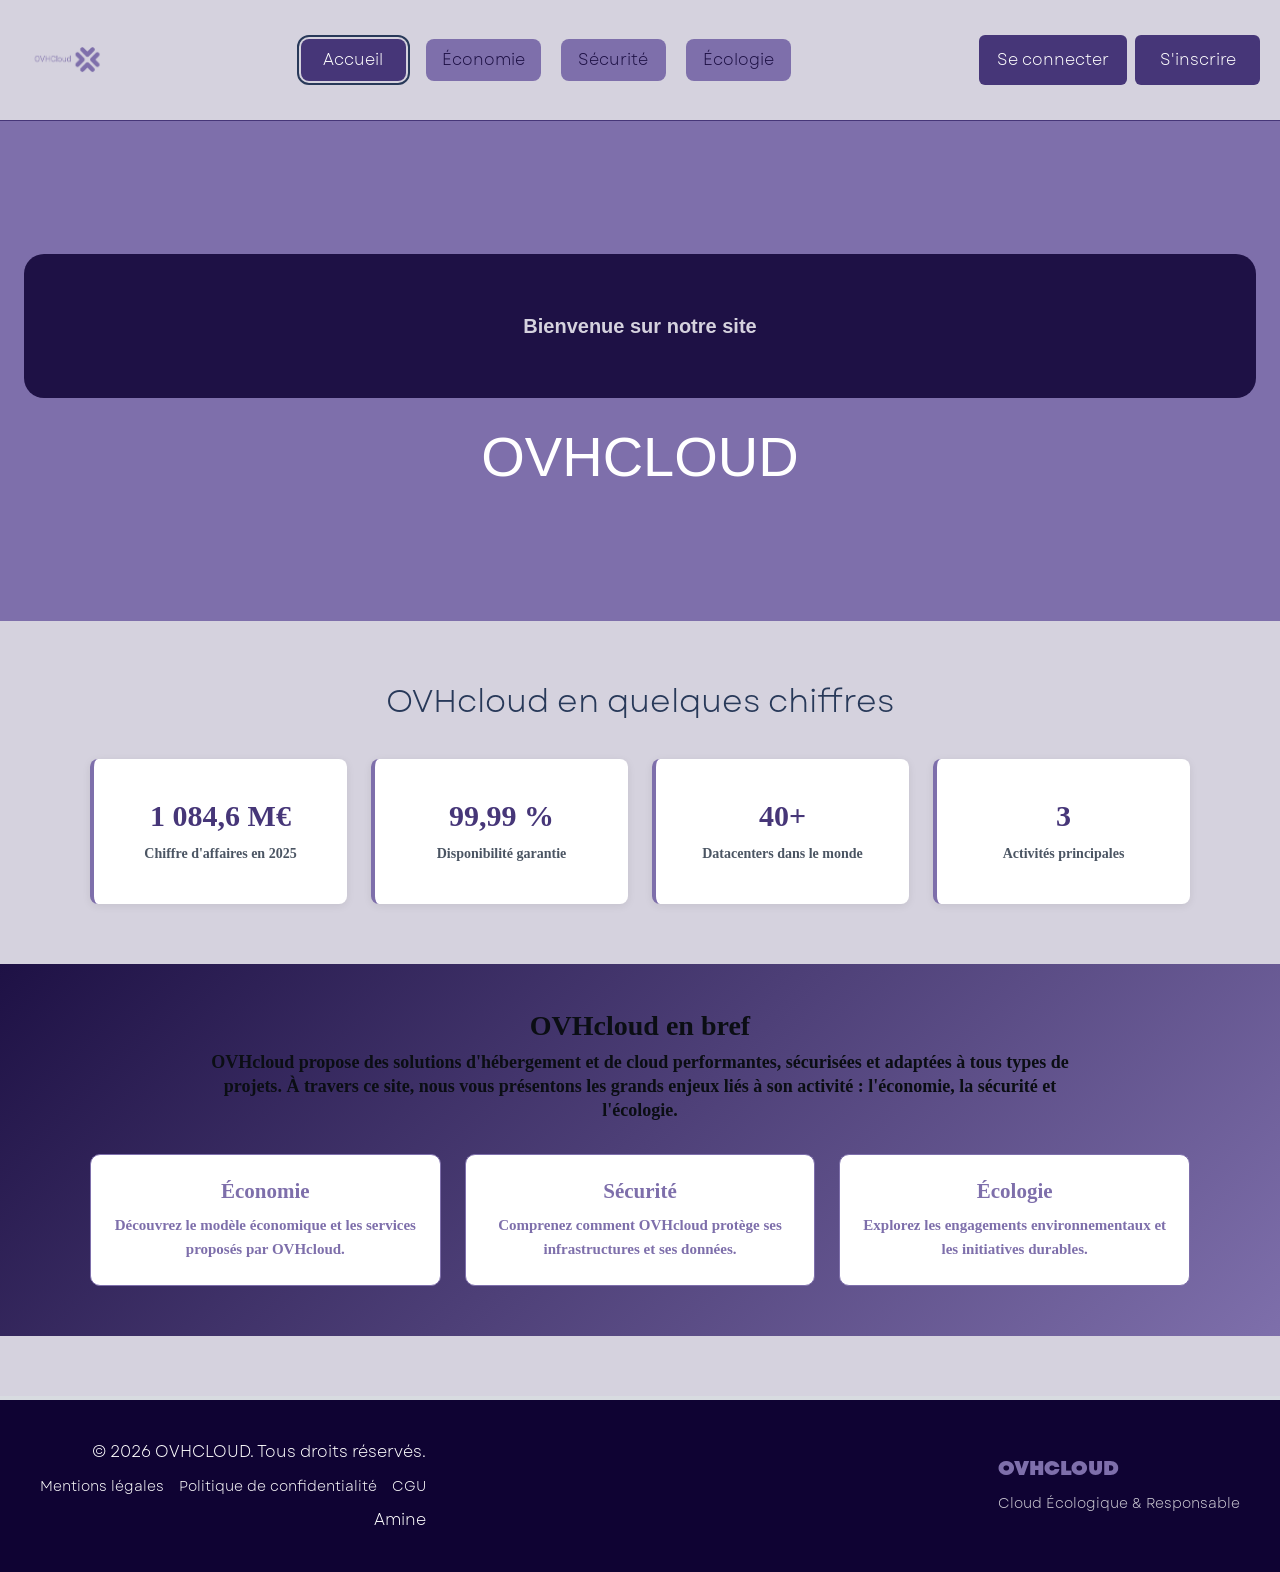
==== index.html @ 1c7274ce "Update content and titles in index.html" ====
<!DOCTYPE html>
<html lang="fr">
<head>
    <meta charset="UTF-8">
    <meta name="viewport" content="width=device-width, initial-scale=1.0">
    <title>Page d'accueil</title>
    <link rel="stylesheet" href="index.css">
    <link rel="icon" type="image/x-icon" href="favicon.ico">
</head>
<body>
    <header class="site-header">
        <div class="header-container">
            <a class="logo" href="index.html" aria-label="Accueil - SAE S1 Groupe 14">
                <img class="logo-image" src="logo.png" alt="Logo du groupe 14">
            </a>

            <nav class="main-nav" aria-label="Navigation principale">
                <a class="active" href="index.html" aria-current="page">Accueil</a>
                <a href="economie.html">Économie</a>
                <a href="securite.html">Sécurité</a>
                <a href="pageEcolo.html">Écologie</a>
            </nav>

            <div class="header-actions">
                <a class="header-button" href="connexion.html">Se connecter</a>
                <a class="header-button" href="inscription.html">S'inscrire</a>
            </div>
        </div>
    </header>

    <main>
        <section id="projet" class="accueil">
            <b class="introduction">Bienvenue sur notre site</b>
            <h1>OVHCLOUD</h1>
        </section>

        <section class="chiffres-cles" aria-labelledby="chiffres-title">
            <div class="chiffres-container">
                <h2 id="chiffres-title">OVHcloud en quelques chiffres</h2>
                <div class="chiffres-grid">
                    <div class="chiffre-card">
                        <div class="chiffre-nombre">1 084,6 M€</div>
                        <div class="chiffre-label">Chiffre d'affaires en 2025</div>
                    </div>
                    <div class="chiffre-card">
                        <div class="chiffre-nombre">99,99 %</div>
                        <div class="chiffre-label">Disponibilité garantie</div>
                    </div>
                    <div class="chiffre-card">
                        <div class="chiffre-nombre">40+</div>
                        <div class="chiffre-label">Datacenters dans le monde</div>
                    </div>
                    <div class="chiffre-card">
                        <div class="chiffre-nombre">3</div>
                        <div class="chiffre-label">Activités principales</div>
                    </div>
                </div>
            </div>
        </section>

        <section id="decouvrir" class="info-bande" aria-label="Informations sur OVHcloud">
            <div class="info-bande-content">
                <p class="info-title">OVHcloud en bref</p>
                <p>
                    OVHcloud propose des solutions d'hébergement et de cloud performantes,
                    sécurisées et adaptées à tous types de projets. À travers ce site,
                    nous vous présentons les grands enjeux liés à son activité :
                    l'économie, la sécurité et l'écologie.
                </p>
            </div>

            <div class="info-bande-grid">
                <a class="info-card" href="economie.html">
                    <h3>Économie</h3>
                    <p>Découvrez le modèle économique et les services proposés par OVHcloud.</p>
                </a>

                <a class="info-card" href="securite.html">
                    <h3>Sécurité</h3>
                    <p>Comprenez comment OVHcloud protège ses infrastructures et ses données.</p>
                </a>

                <a class="info-card" href="pageEcolo.html">
                    <h3>Écologie</h3>
                    <p>Explorez les engagements environnementaux et les initiatives durables.</p>
                </a>
            </div>
        </section>
    </main>

    <footer class="custom-footer">
        <div class="footer-container">
            <div class="footer-right">
                <p>&copy; 2026 OVHCLOUD. Tous droits réservés.</p>
                <div class="footer-links">
                    <a href="#">Mentions légales</a>
                    <a href="#">Politique de confidentialité</a>
                    <a href="#">CGU</a>
                </div>
                <p>Amine</p>
            </div>

            <div class="footer-left">
                <span class="footer-logo">OVHCLOUD</span>
                <p>Cloud Écologique &amp; Responsable</p>
            </div>
        </div>
    </footer>
</body>
</html>
---- index.css ----
@font-face {
    font-family: 'Garet';
    src: url('./fonts/Garet-Book.woff2') format('woff2');
    font-weight: normal;
    font-style: normal;
    font-display: swap;
    }

    
    @font-face {
    font-family: 'Garet';
    src: url('./fonts/Garet-Heavy.woff2') format('woff2');
    font-weight: bold;
    font-style: normal;
    font-display: swap;
        }

* {
    box-sizing: border-box;
    margin: 0;
    padding: 0;
}

body {
    background:#D5D2DE;
    color: #0b0e14;
    font-family: 'Garet', sans serif;
    line-height: 24px;
}

.site-header {
    background: #D5D2DE;
    border-bottom: 1px solid #463678;
    position: sticky;
    top: 0;
    z-index: 10;
}

.header-container {
    align-items: center;
    display: grid;
    gap: 20px;
    grid-template-columns: auto 1fr auto;
    margin: 0 auto;
    max-width: 1600px;
    min-height: 104px;
    padding: 14px 20px;
    width: auto;
}

.logo {
    align-items: center;
    color: #283959;
    display: flex;
    gap: 0;
    text-decoration: none;
    white-space: nowrap;
}

.logo-image {
    display: block;
    height: 92px;
    object-fit: contain;
    width: 92px;
}

.main-nav {
    align-items: center;
    display: flex;
    gap: 20px;
    justify-content: center;
    min-width: 0;
}

.main-nav a,
.header-button {
    color: #1E1145;
;
    font-size: 16px;
    text-decoration: none;
}

.main-nav a {
    background: #7E6FAB;
    border-radius: 8px;
    min-width: 105px;
    padding: 9px 16px;
    text-align: center;
    white-space: nowrap;
}

.main-nav a:hover,
.main-nav a:focus-visible,
.main-nav a.active {
    background: #463678;
    color: #ffffff;
    outline: 2px solid #283959;
    outline-offset: 2px;
}

.header-actions {
    align-items: center;
    display: flex;
    gap: 8px;
    min-width: 0;
    white-space: nowrap;
}

.header-button {
    background: #463678;
    border-radius: 6px;
    color: #ffffff;
    min-width: 125px;
    padding: 13px 18px;
    text-align: center;
}

.header-button:hover,
.header-button:focus-visible {
    background: #463678;
    color: #ffffff;
    outline: 2px solid #283959;
    outline-offset: 2px;
}

.accueil {
    align-items: center;
    display: flex;
    flex-direction: column;
    justify-content: center;
    margin: 0 auto;
    max-width: auto;
    min-height: 500px;
    padding: 80px 24px;
    text-align: center;
    background-color: #7E6FAB;
}

.introduction {
    background:#1E1145;
    border-radius: 20px;
    color: #D5D2DE;
    font-family: optima, sans-serif;
    padding: 60px 30px;
    font-size:20px;
    width: 100%;
}

.accueil h1 {
    color: #ffffff;
    font-family: optima, sans-serif;
    font-weight: bold;
    font-size: 56px;
    font-weight: 400;
    line-height: 62px;
    margin-top: 28px;
}

.chiffres-cles {
    font-family: optima, sans-serif;
    font-weight: bold;
    background: #D5D2DE;
    padding: 60px 24px;
}

.chiffres-container {
    margin: 0 auto;
    max-width: 1100px;
}

.chiffres-cles h2 {
    font-family: Garet, sans serif;
    color: #283959;
    font-size: 32px;
    font-weight: 400;
    line-height: 1.3;
    margin-bottom: 36px;
    text-align: center;
}

.chiffres-grid {
    display: grid;
    gap: 24px;
    grid-template-columns: repeat(4, minmax(0, 1fr));
}

.chiffre-card {
    align-items: center;
    background: #ffffff;
    border-left: 4px solid  #7E6FAB;
    border-radius: 8px;
    display: flex;
    flex-direction: column;
    justify-content: center;
    min-height: 145px;
    padding: 24px 16px;
    text-align: center;
    box-shadow: 0 2px 8px rgba(0, 0, 0, 0.08);
    transition: transform 0.2s, box-shadow 0.2s;
}

.chiffre-card:hover {
    box-shadow: 0 4px 16px rgba(92, 142, 242, 0.15);
    transform: translateY(-2px);
}

.chiffre-nombre {
    font-family: Optima;
    font-weight:bold;
    color:  #463678;
    font-size: 30px;
    font-weight: bold;
    line-height: 1.2;
    margin-bottom: 10px;
    white-space: nowrap;
}

.chiffre-label {
    font-family: Garet sans serif;
    color: #4b5563;
    font-size: 14px;
    line-height: 20px;
}

.info-bande {
    font-family: Optima;
    font-weight: bold;
    background: linear-gradient(135deg,#1E1145,#7E6FAB);
    padding: 50px 24px;
    text-align: center;
}

.info-bande-content {
    margin: 0 auto 32px;
    max-width: 900px;
}

.info-bande p {
    font-family: Garet sans serif;
    font-size: 18px;
}

.info-bande .info-title {
    font-family: Optima;
    font-size: 28px;
    font-weight: bold;
    margin-bottom: 12px;
}

.info-bande-grid {
    display: grid;
    gap: 24px;
    grid-template-columns: repeat(3, minmax(0, 1fr));
    margin: 0 auto;
    max-width: 1100px;
}

.info-card {
    background: #ffffff;
    border: 1px solid  #7E6FAB;
    border-radius: 10px;
    color:  #7E6FAB;
    padding: 24px 20px;
    text-decoration: none;
    transition: transform 0.2s, border-color 0.2s;
}

.info-card:hover,
.info-card:focus-visible {
    border-color: #5c8ef2;
    transform: translateY(-4px);
}

.info-card h3 {
    font-family: Garet sans serif;
    color:  #7E6FAB;
    font-size: 21px;
    margin-bottom: 10px;
}

.info-card p {
    font-size: 15px;
}

.custom-footer {
    background-color: #0F0333;
    border-top: 4px solid#d8dbe0;
    color: #ffffff;
    margin-top: 60px;
    padding: 40px 20px;
}

.footer-container {
    align-items: center;
    display: flex;
    gap: 20px;
    justify-content: space-between;
    margin: 0 auto;
    max-width: 1200px;
}

.footer-left p {
    font-size: 14px;
    margin-top: 10px;
    opacity: 0.8;
}

.footer-links {
    display: flex;
    gap: 15px;
    margin: 10px 0;
}

.footer-links a {
    color: #ffffff;
    font-size: 14px;
    text-decoration: none;
}

.footer-links a:hover {
    color: #7E6FAB;
    text-decoration: underline;
}

.footer-right {
    text-align: right;
}

.footer-logo {
    color: #7E6FAB;
    display: block;
    font-size: 20px;
    font-weight: bold;
}

@media (max-width: 1050px) {
    .header-container {
        grid-template-columns: 1fr auto;
    }

    .main-nav {
        grid-column: 1 / -1;
        grid-row: 2;
        justify-content: flex-start;
        overflow-x: auto;
    }

    .chiffres-grid {
        grid-template-columns: repeat(2, minmax(0, 1fr));
    }

    .info-bande-grid {
        grid-template-columns: 1fr;
        max-width: 500px;
    }
}

@media (max-width: 600px) {
    .header-container {
        padding: 12px 14px;
    }

    .header-actions {
        gap: 5px;
    }

    .header-button {
        min-width: 0;
        padding: 10px 8px;
    }

    .main-nav {
        gap: 8px;
    }

    .main-nav a {
        min-width: auto;
        padding: 8px 10px;
    }

    .accueil {
        min-height: 400px;
        padding: 60px 16px;
    }

    .accueil h1 {
        font-size: 42px;
        line-height: 48px;
    }

    .chiffres-cles {
        padding: 40px 16px;
    }

    .chiffres-cles h2 {
        font-size: 28px;
        margin-bottom: 28px;
    }

    .chiffres-grid {
        gap: 14px;
    }

    .chiffre-card {
        min-height: 125px;
        padding: 18px 10px;
    }

    .chiffre-nombre {
        font-size: 22px;
    }

    .chiffre-label {
        font-size: 12px;
        line-height: 17px;
    }

    .footer-container {
        align-items: flex-start;
        flex-direction: column-reverse;
        gap: 25px;
    }

    .footer-right {
        text-align: left;
    }

    .footer-links {
        flex-wrap: wrap;
    }
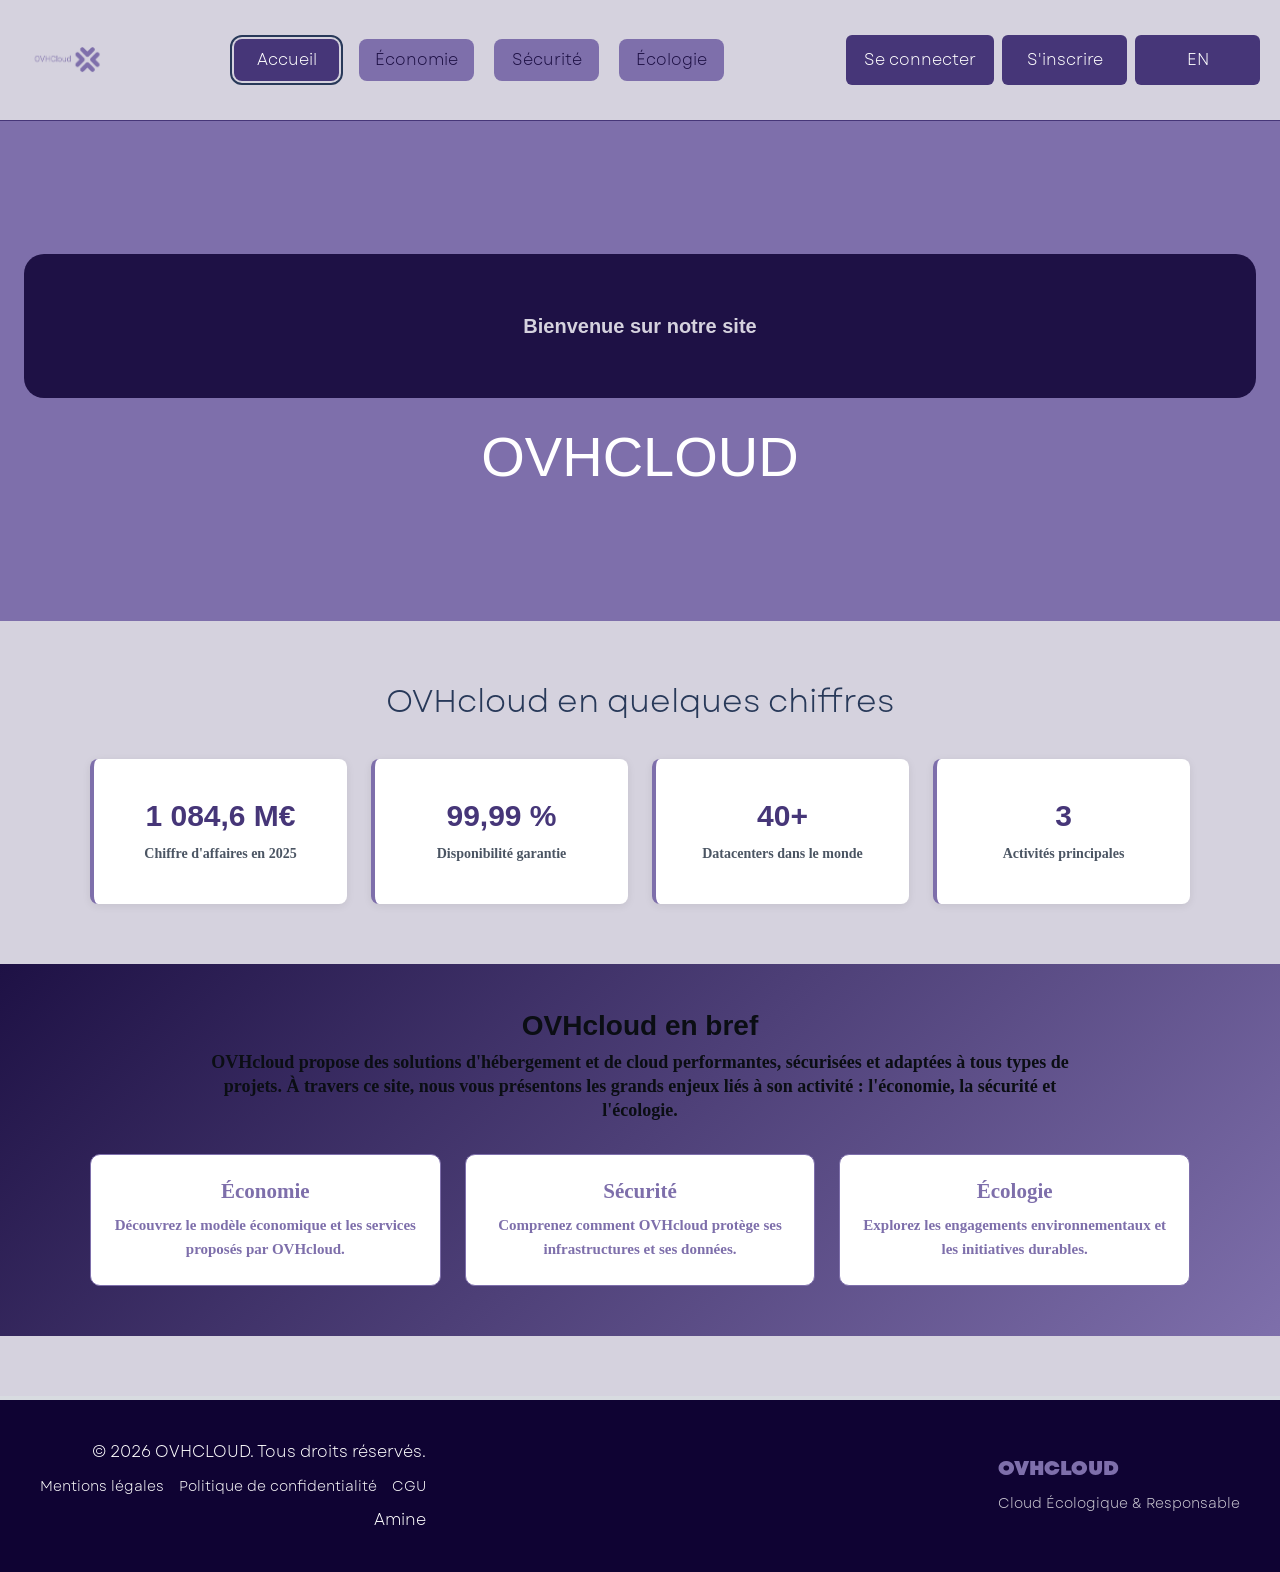
==== commit 27bcd3a6: "Add English link to header actions" ====
--- a/index.html
+++ b/index.html
@@ -24,6 +24,7 @@
             <div class="header-actions">
                 <a class="header-button" href="connexion.html">Se connecter</a>
                 <a class="header-button" href="inscription.html">S'inscrire</a>
+                <a class="header-button" href="indexenglish.html">EN</a>
             </div>
         </div>
     </header>
--- a/index.css
+++ b/index.css
@@ -205,7 +205,7 @@
 }
 
 .chiffre-nombre {
-    font-family: Optima;
+    font-family: Optima , sans-serif;
     font-weight:bold;
     color:  #463678;
     font-size: 30px;
@@ -223,7 +223,7 @@
 }
 
 .info-bande {
-    font-family: Optima;
+    font-family: Optima, sans-serif;
     font-weight: bold;
     background: linear-gradient(135deg,#1E1145,#7E6FAB);
     padding: 50px 24px;
@@ -236,12 +236,12 @@
 }
 
 .info-bande p {
-    font-family: Garet sans serif;
+    font-family: Garet sans-serif;
     font-size: 18px;
 }
 
 .info-bande .info-title {
-    font-family: Optima;
+    font-family: Optima, sans-serif;
     font-size: 28px;
     font-weight: bold;
     margin-bottom: 12px;
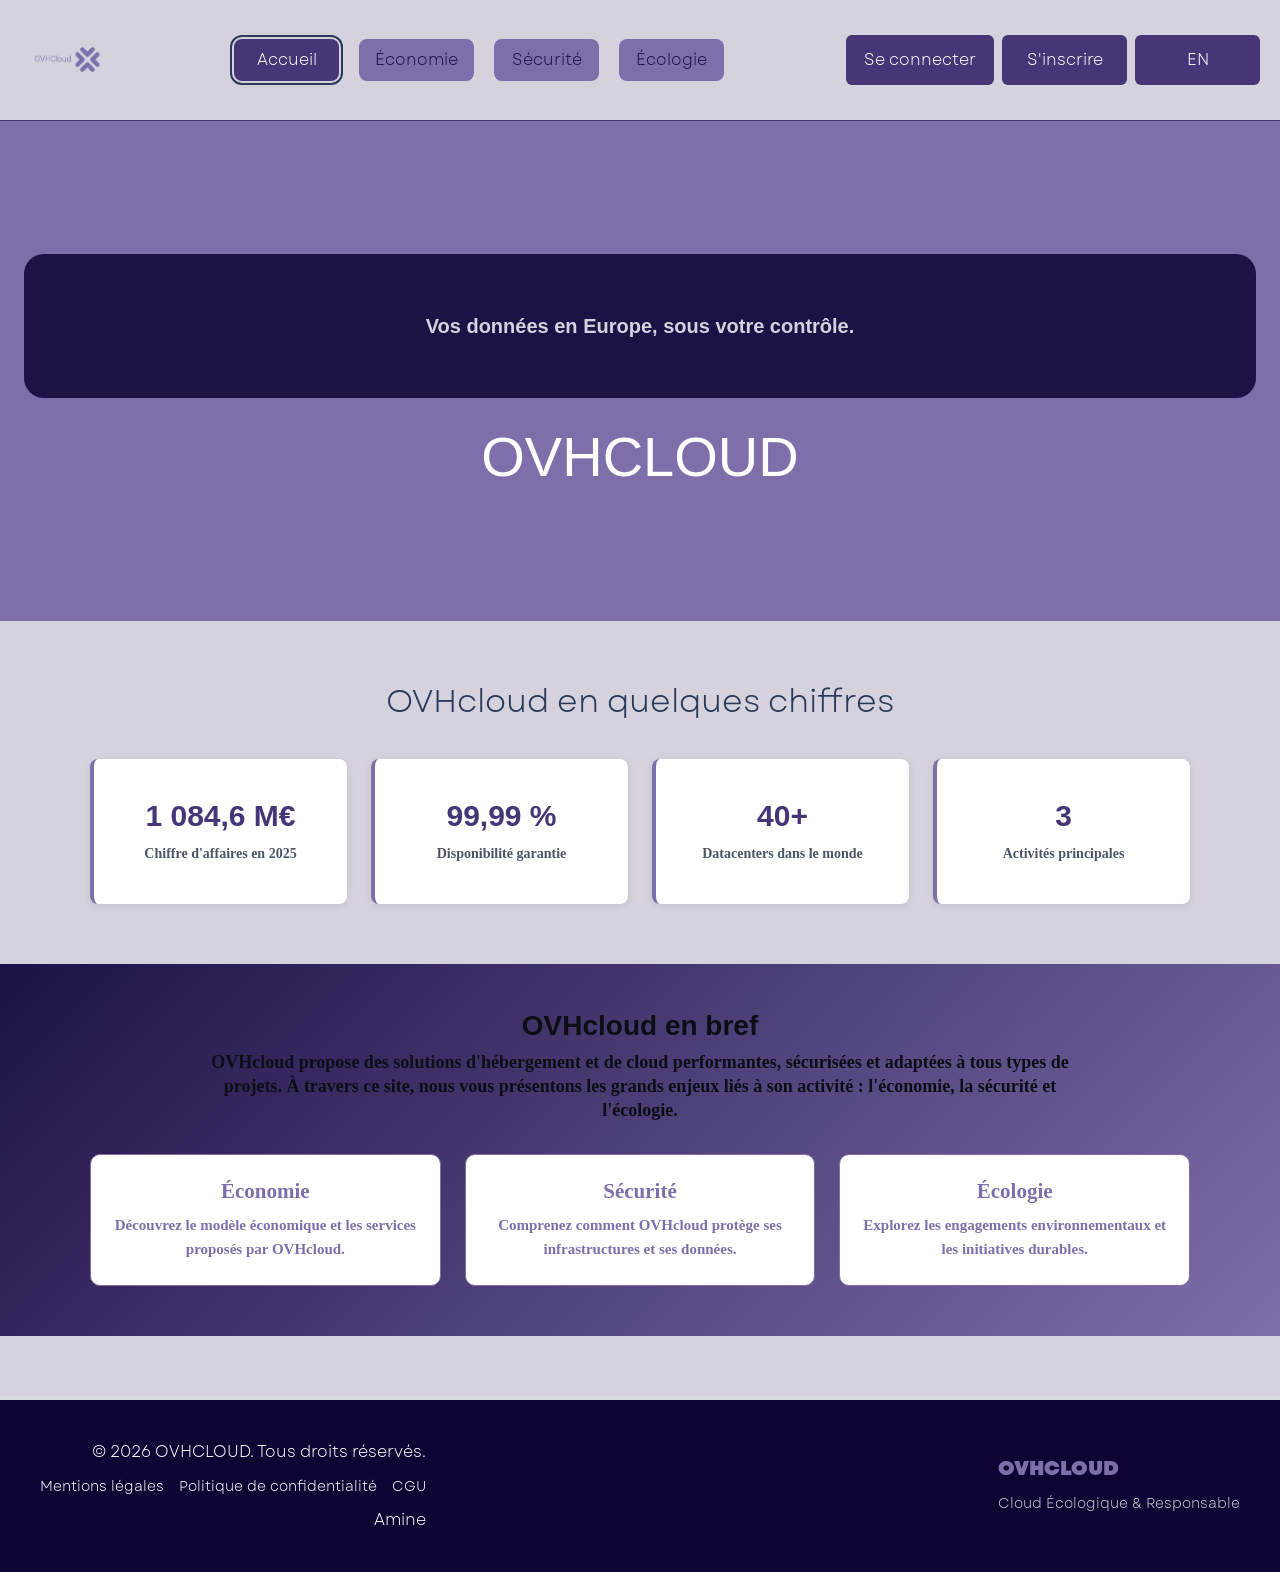
==== commit 12f2c31b: "Update introduction text in index.html" ====
--- a/index.html
+++ b/index.html
@@ -31,7 +31,7 @@
 
     <main>
         <section id="projet" class="accueil">
-            <b class="introduction">Bienvenue sur notre site</b>
+            <b class="introduction">Vos données en Europe, sous votre contrôle.</b>
             <h1>OVHCLOUD</h1>
         </section>
 
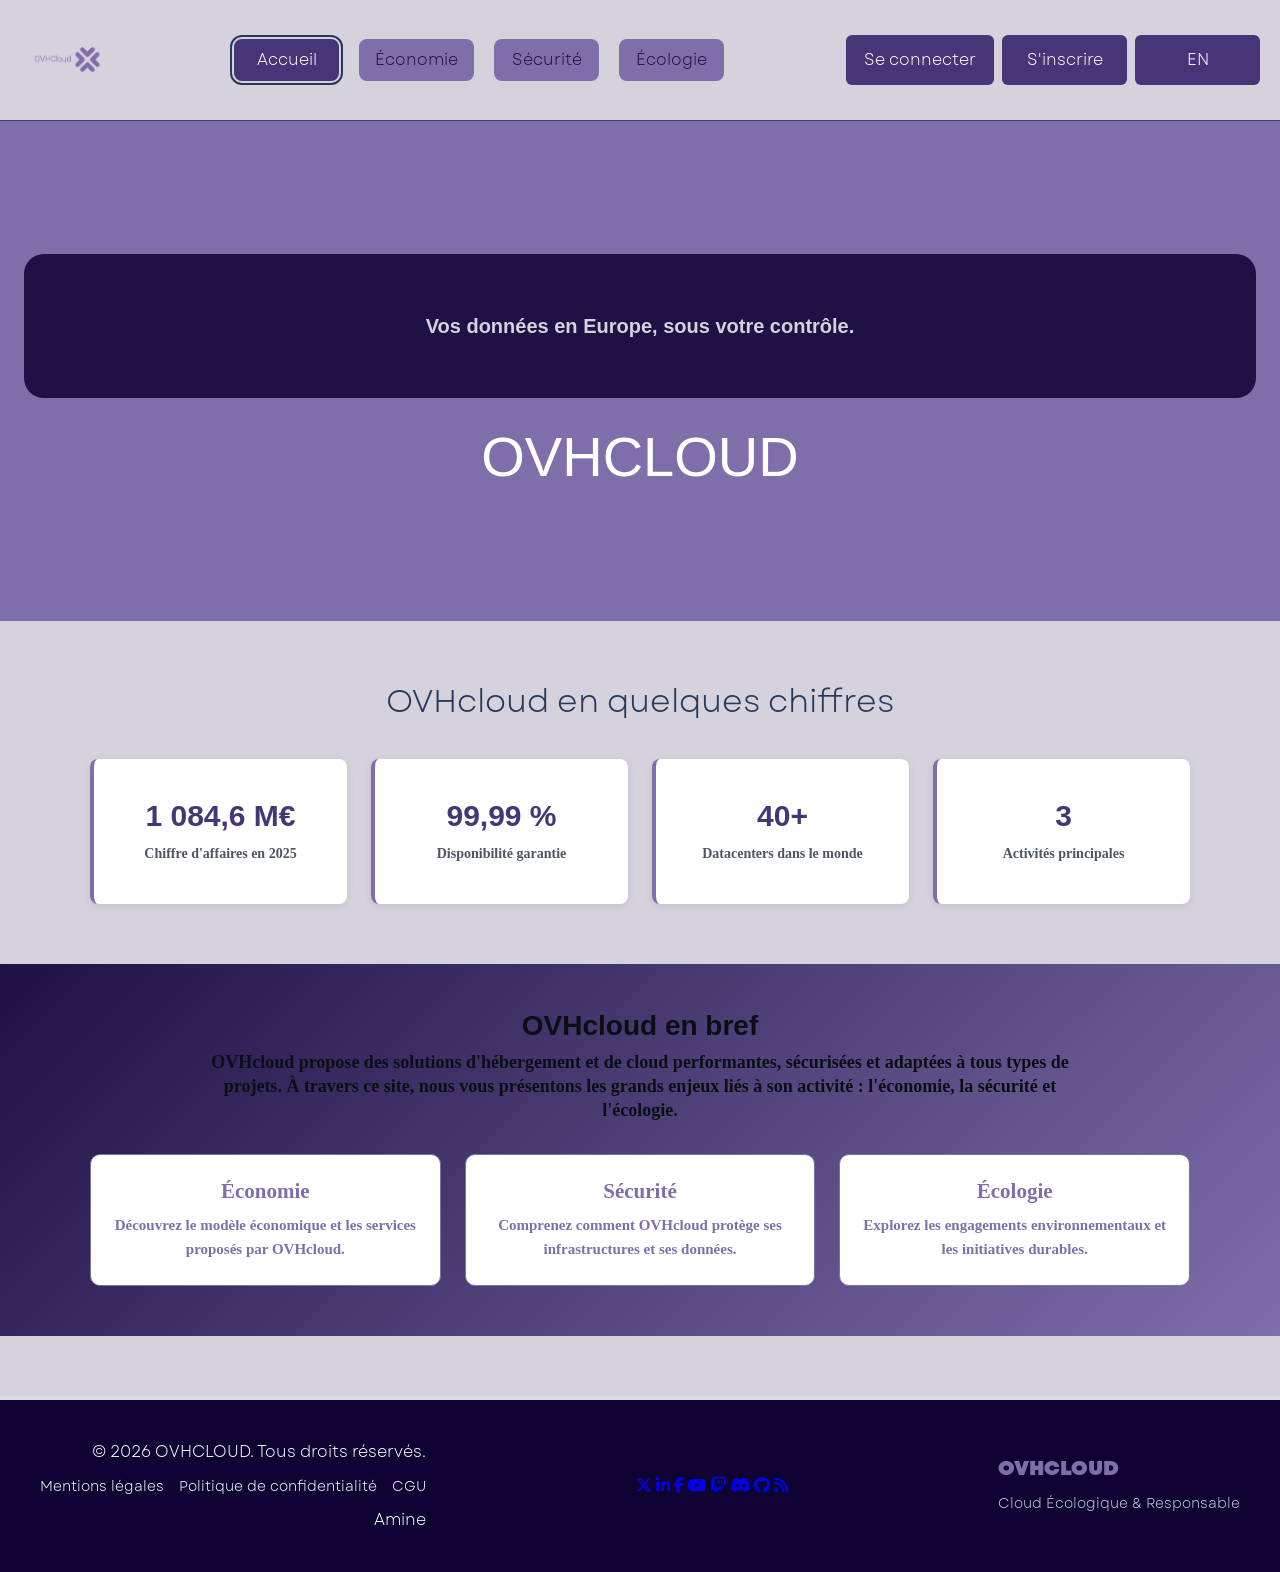
==== commit e2bfc190: "Add Font Awesome stylesheet link to index.html" ====
--- a/index.html
+++ b/index.html
@@ -6,6 +6,7 @@
     <title>Page d'accueil</title>
     <link rel="stylesheet" href="index.css">
     <link rel="icon" type="image/x-icon" href="favicon.ico">
+    <link rel="stylesheet" href="https://cdnjs.cloudflare.com/ajax/libs/font-awesome/6.5.2/css/all.min.css">
 </head>
 <body>
     <header class="site-header">
@@ -94,13 +95,22 @@
             <div class="footer-right">
                 <p>&copy; 2026 OVHCLOUD. Tous droits réservés.</p>
                 <div class="footer-links">
-                    <a href="#">Mentions légales</a>
-                    <a href="#">Politique de confidentialité</a>
-                    <a href="#">CGU</a>
+                    <a href="https://www.ovhcloud.com/fr/terms-and-conditions/" target="_blank">Mentions légales</a>
+                    <a href="https://www.ovhcloud.com/fr/terms-and-conditions/privacy-policy/" target="_blank">Politique de confidentialité</a>
+                    <a href="https://marketplace.ovhcloud.com/fr/general-terms-of-use" target="_blank">CGU</a>
                 </div>
                 <p>Amine</p>
             </div>
-
+            <div class="footer-socials">
+                <a href="https://x.com/OVHcloud" target="_blank" title="X"><i class="fa-brands fa-x-twitter"></i></a>
+                <a href="https://www.linkedin.com/company/ovhgroup/" target="_blank" title="LinkedIn"><i class="fa-brands fa-linkedin-in"></i></a>
+                <a href="https://www.facebook.com/OVHcloud" target="_blank" title="Facebook"><i class="fa-brands fa-facebook-f"></i></a>
+                <a href="https://www.youtube.com/@OVHcloud" target="_blank" title="YouTube"><i class="fa-brands fa-youtube"></i></a>
+                <a href="https://www.twitch.tv/ovhcloud" target="_blank" title="Twitch"><i class="fa-brands fa-twitch"></i></a>
+                <a href="https://discord.com/invite/ovh" target="_blank" title="Discord"><i class="fa-brands fa-discord"></i></a>
+                <a href="https://github.com/ovh" target="_blank" title="GitHub"><i class="fa-brands fa-github"></i></a>
+                <a href="https://blog.ovhcloud.com" target="_blank" title="Blog"><i class="fa-solid fa-rss"></i></a>
+            </div>
             <div class="footer-left">
                 <span class="footer-logo">OVHCLOUD</span>
                 <p>Cloud Écologique &amp; Responsable</p>
